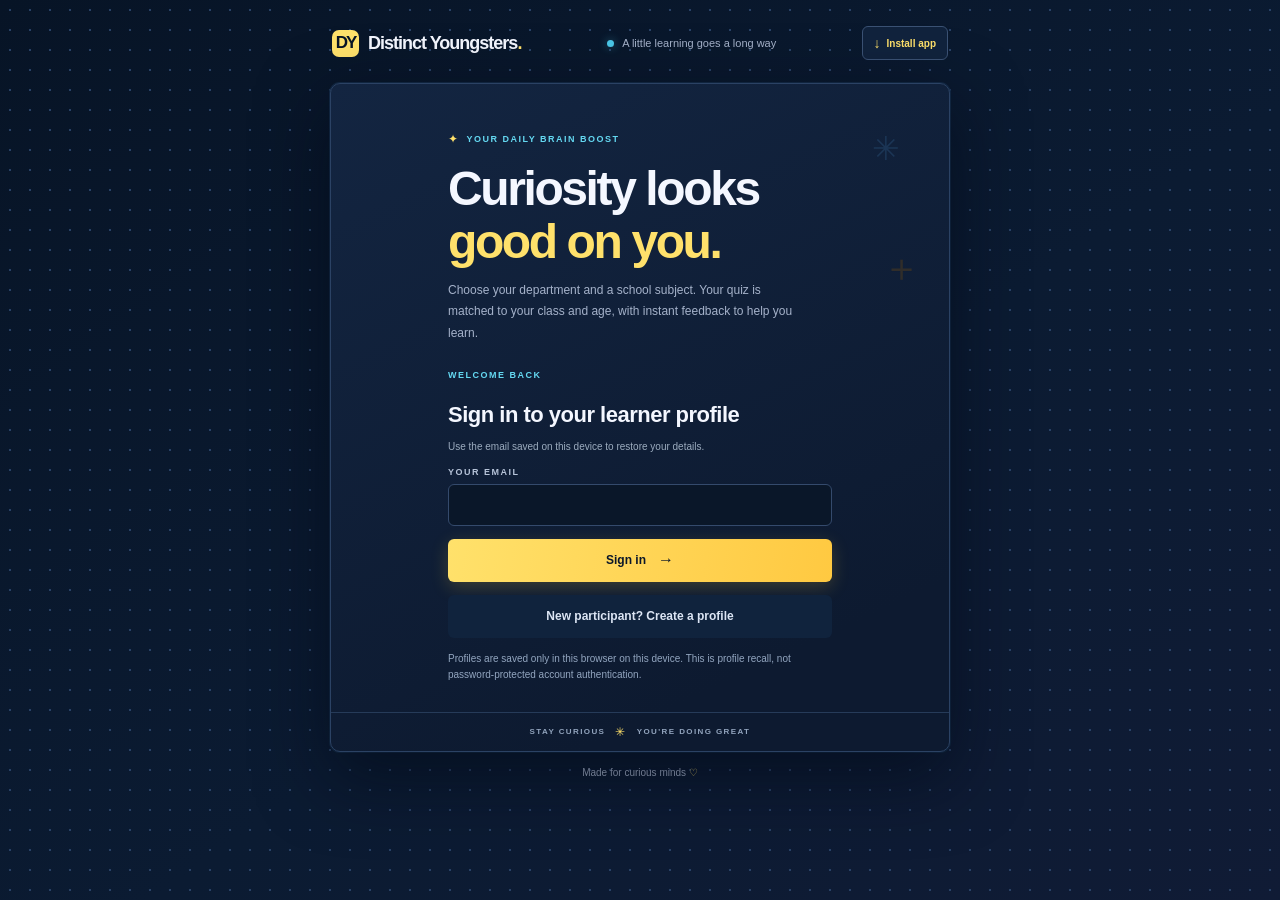
==== Mathematics and Science Quiz/index.html @ eb073bc8 "Merge branch 'main' of https://github.com/D2S4L1FE/HTML-Site" ====
<!doctype html>
<html lang="en">
<head>
  <meta charset="utf-8">
  <meta name="viewport" content="width=device-width, initial-scale=1">
  <meta name="theme-color" content="#071426">
  <meta name="description" content="Choose a Science, Commercial, or Arts subject for an age- and class-adapted quiz.">
  <meta name="mobile-web-app-capable" content="yes">
  <meta name="apple-mobile-web-app-capable" content="yes">
  <meta name="apple-mobile-web-app-status-bar-style" content="default">
  <title>Distinct Youngsters — School Subject Quiz</title>
  <link rel="manifest" href="manifest.webmanifest">
  <link rel="icon" href="icons/app-icon.svg" type="image/svg+xml">
  <link rel="apple-touch-icon" href="icons/app-icon.svg">
  <link rel="stylesheet" href="styles.css">
  <script src="script.js" defer></script>
</head>
<body>
  <main class="app-shell">
    <header class="topbar">
      <a class="brand" href="#home" aria-label="Distinct Youngsters home">
        <span class="brand-mark" aria-hidden="true">DY</span>
        <span>Distinct Youngsters<span class="brand-dot">.</span></span>
      </a>
      <span class="top-note"><span class="status-dot" aria-hidden="true"></span> A little learning goes a long way</span>
      <button class="install-button" id="install-button" type="button" aria-label="Install Distinct Youngsters app">
        <span aria-hidden="true">↓</span> Install app
      </button>
    </header>
    <p class="install-status" id="install-status" role="status" aria-live="polite" hidden></p>

    <section class="quiz-card" aria-labelledby="page-title">
      <div class="decor decor-one" aria-hidden="true">✳</div>
      <div class="decor decor-two" aria-hidden="true">＋</div>
      <div class="card-content">
        <div class="eyebrow"><span class="eyebrow-icon" aria-hidden="true">✦</span> YOUR DAILY BRAIN BOOST</div>
        <h1 id="page-title">Curiosity looks<br><span>good on you.</span></h1>
        <p class="intro">Choose your department and a school subject. Your quiz is matched to your class and age, with instant feedback to help you learn.</p>

        <section class="sign-in-panel" id="sign-in-panel" aria-labelledby="sign-in-title">
          <p class="eyebrow">WELCOME BACK</p>
          <h2 id="sign-in-title">Sign in to your learner profile</h2>
          <p class="difficulty-note">Use the email saved on this device to restore your details.</p>
          <form id="sign-in-form">
            <div class="form-field">
              <label class="field-label" for="sign-in-email">YOUR EMAIL</label>
              <input class="text-input" id="sign-in-email" name="email" type="email" autocomplete="email" maxlength="120" required>
            </div>
            <button class="button button-primary" type="submit">Sign in <span aria-hidden="true">→</span></button>
          </form>
          <p class="access-form-status" id="sign-in-status" role="status" aria-live="polite" hidden></p>
          <button class="button profile-switch-button" id="create-profile-button" type="button">New participant? Create a profile</button>
          <p class="profile-storage-note">Profiles are saved only in this browser on this device. This is profile recall, not password-protected account authentication.</p>
        </section>

        <form class="setup-panel" id="setup-panel" hidden>
          <button class="button profile-switch-button" id="switch-profile-button" type="button">Sign out / change learner</button>
          <p class="difficulty-note" id="trial-status" role="status" aria-live="polite"></p>
          <div class="form-field">
            <label class="field-label" for="candidate-name">YOUR NAME</label>
            <input class="text-input" id="candidate-name" name="candidateName" type="text" autocomplete="name" maxlength="60" required>
          </div>
          <div class="form-row">
            <div class="form-field">
              <label class="field-label" for="candidate-age">YOUR AGE</label>
              <input class="text-input" id="candidate-age" name="candidateAge" type="number" inputmode="numeric" min="5" max="100" required>
            </div>
            <div class="form-field">
              <label class="field-label" for="candidate-class">YOUR CLASS</label>
              <input class="text-input" id="candidate-class" name="candidateClass" type="text" autocomplete="off" maxlength="40" placeholder="e.g. Grade 6 or JSS 1" required>
            </div>
          </div>
          <div class="form-field">
            <label class="field-label" for="candidate-email">YOUR EMAIL</label>
            <input class="text-input" id="candidate-email" name="candidateEmail" type="email" autocomplete="email" maxlength="120" placeholder="you@example.com" required>
          </div>
          <label class="participant-consent">
            <input id="participant-email-consent" name="participantEmailConsent" type="checkbox" required>
            <span>I agree to send the participant’s name and email via FormSubmit to <strong>adesanya.adegbemi@gmail.com</strong> for quiz administration. If the participant is under 18, a parent or guardian has approved.</span>
          </label>
          <p class="difficulty-note" id="difficulty-note" aria-live="polite">Quiz difficulty will be matched to the candidate's age and class.</p>
          <div class="form-field">
            <label class="field-label" for="department-select">CHOOSE YOUR DEPARTMENT</label>
            <div class="select-wrap">
              <span class="select-icon" aria-hidden="true">◈</span>
              <select id="department-select" name="department" required>
                <option value="" selected disabled>Select a department</option>
                <option value="science">Science</option>
                <option value="commercial">Commercial</option>
                <option value="arts">Arts</option>
              </select>
              <span class="select-chevron" aria-hidden="true">⌄</span>
            </div>
          </div>
          <div class="form-field">
            <label class="field-label" for="subject-select">SUBJECT YOU'D LIKE TO BE TESTED ON</label>
            <div class="select-wrap">
              <span class="select-icon" aria-hidden="true">◉</span>
              <select id="subject-select" name="subject" required disabled>
                <option value="" selected disabled>Select a department first</option>
              </select>
              <span class="select-chevron" aria-hidden="true">⌄</span>
            </div>
          </div>
          <div class="form-field">
            <label class="field-label" for="question-count-select">NUMBER OF QUESTIONS</label>
            <div class="select-wrap">
              <span class="select-icon" aria-hidden="true">#</span>
              <select id="question-count-select" name="questionCount" required disabled>
                <option value="" selected disabled>Select a subject first</option>
              </select>
              <span class="select-chevron" aria-hidden="true">⌄</span>
            </div>
            <p class="difficulty-note" id="question-bank-note" hidden></p>
          </div>
          <div class="form-field">
            <label class="field-label" for="time-limit-select">TIME LIMIT</label>
            <div class="select-wrap">
              <span class="select-icon" aria-hidden="true">◷</span>
              <select id="time-limit-select" name="timeLimit" required>
                <option value="30" selected>30 minutes</option>
                <option value="60">60 minutes</option>
                <option value="90">90 minutes</option>
                <option value="120">120 minutes</option>
                <option value="150">150 minutes</option>
              </select>
              <span class="select-chevron" aria-hidden="true">⌄</span>
            </div>
          </div>
          <button class="button button-primary" id="start-button" type="submit">Let's play <span aria-hidden="true">→</span></button>
          <p class="setup-caption"><span id="setup-question-summary">Choose a subject</span> <span aria-hidden="true">·</span> <span id="setup-time-summary">30 minutes</span> <span aria-hidden="true">·</span> Just for fun</p>
        </form>

        <form id="participant-registration-form" action="https://formsubmit.co/ajax/adesanya.adegbemi@gmail.com" method="POST" hidden>
          <input type="hidden" name="_subject" value="Quiz participant registration">
          <input type="hidden" name="_captcha" value="false">
          <input type="hidden" name="_template" value="table">
          <input type="hidden" name="name">
          <input type="hidden" name="email">
        </form>
        <p class="access-form-status" id="participant-registration-status" role="status" aria-live="polite" hidden></p>
        <a class="button access-email-fallback" id="participant-email-fallback" href="#" hidden>Open email app to forward participant details</a>

        <div class="quiz-panel" id="quiz-panel" hidden>
          <p class="candidate-summary" id="candidate-summary"></p>
          <div class="quiz-meta">
            <span class="question-count" id="question-count">QUESTION 1 OF 20</span>
            <div class="quiz-stats">
              <span class="difficulty-pill" id="quiz-difficulty">STANDARD</span>
              <span class="timer-pill" id="quiz-timer" role="timer" aria-label="Time remaining" aria-live="off">30:00</span>
              <span class="score-pill"><span aria-hidden="true">✦</span> <span id="score-display">0</span> pts</span>
            </div>
          </div>
          <div class="progress-track" role="progressbar" aria-label="Quiz progress" aria-valuemin="0" aria-valuemax="20" aria-valuenow="0" id="progress-track">
            <span class="progress-fill" id="progress-fill"></span>
          </div>
          <p class="question-category" id="question-category">MATHEMATICS</p>
          <h2 class="question-text" id="question-text" tabindex="-1"></h2>
          <div class="answers" id="answers" role="group" aria-label="Answer choices"></div>
          <p class="feedback" id="feedback" role="status" aria-live="polite"></p>
          <button class="button button-primary next-button" id="next-button" type="button" disabled>Check answer <span aria-hidden="true">→</span></button>
        </div>

        <div class="result-panel" id="result-panel" hidden aria-live="polite">
          <div class="result-badge" id="result-badge" aria-hidden="true">✦</div>
          <p class="question-category">YOUR RESULTS</p>
          <p class="result-candidate" id="result-candidate"></p>
          <h2 class="result-title" id="result-title">Nicely done!</h2>
          <p class="result-percentage" id="result-percentage"></p>
          <p class="result-score" id="result-score"></p>
          <p class="result-message" id="result-message"></p>
          <button class="button button-primary" id="restart-button" type="button">Play again <span aria-hidden="true">↻</span></button>
        </div>
      </div>
      <footer class="card-footer"><span>STAY CURIOUS</span><span class="footer-spark" aria-hidden="true">✳</span><span>YOU'RE DOING GREAT</span></footer>
    </section>
    <div class="access-modal" id="access-modal" hidden>
      <div class="access-modal-dialog" role="dialog" aria-modal="true" aria-labelledby="access-modal-title">
        <button class="close-access" id="close-access" type="button" aria-label="Close access message">×</button>
        <p class="eyebrow access-eyebrow"><span class="eyebrow-icon" aria-hidden="true">✦</span> FULL ACCESS</p>
        <h2 id="access-modal-title">Your free round is complete.</h2>
        <p class="access-copy">After the free week, selected rounds are capped at a maximum of 18 questions. To request full-length rounds, complete this form and send payment proof to <a href="mailto:adesanya.adegbemi@gmail.com">adesanya.adegbemi@gmail.com</a>. Requests are reviewed manually.</p>
        <form class="access-request-form form-card" id="access-request-form" action="https://formsubmit.co/ajax/adesanya.adegbemi@gmail.com" method="POST">
          <input type="hidden" name="_subject" value="Quiz full-access subscription request">
          <input type="hidden" name="_replyto" value="">
          <input type="hidden" name="_captcha" value="false">
          <input type="hidden" name="_template" value="table">
          <input type="hidden" name="quiz_subject" id="access-quiz-subject">
          <input type="hidden" name="quiz_department" id="access-quiz-department">
          <input type="hidden" name="payment_account" value="Access Bank account 0065408200">
          <div class="form-field">
            <label class="field-label" for="access-name">YOUR NAME</label>
            <input class="text-input" id="access-name" name="name" type="text" autocomplete="name" maxlength="100" required>
          </div>
          <div class="form-field">
            <label class="field-label" for="access-email">YOUR EMAIL</label>
            <input class="text-input" id="access-email" name="email" type="email" autocomplete="email" maxlength="120" required>
          </div>
          <div class="form-field">
            <label class="field-label" for="access-country">COUNTRY</label>
            <input class="text-input" id="access-country" name="country" type="text" autocomplete="country-name" maxlength="80" required>
          </div>
          <fieldset class="access-choice-group">
            <legend>ACCOUNT TYPE</legend>
            <label><input type="radio" name="account_type" value="Individual" required> Individual</label>
            <label><input type="radio" name="account_type" value="School"> School</label>
            <label><input type="radio" name="account_type" value="Organization"> Organization</label>
          </fieldset>
          <div class="form-field" id="organization-name-field" hidden>
            <label class="field-label" for="organization-name">SCHOOL / ORGANIZATION NAME</label>
            <input class="text-input" id="organization-name" name="organization_name" type="text" maxlength="120">
          </div>
          <fieldset class="access-choice-group">
            <legend>SUBSCRIPTION PLAN</legend>
            <label><input type="radio" name="plan" value="Weekly — $1" required> Weekly — $1</label>
            <label><input type="radio" name="plan" value="Monthly — $5"> Monthly — $5</label>
          </fieldset>
          <p class="payment-instructions"><strong>Payment details:</strong> Access Bank · Account number: <strong>0065408200</strong>. Choose your plan above, then send proof of payment to <a href="mailto:adesanya.adegbemi@gmail.com">adesanya.adegbemi@gmail.com</a>.</p>
          <button class="button button-primary modal-button" id="submit-access-request" type="submit">Submit details &amp; request access <span aria-hidden="true">→</span></button>
          <a class="button access-email-fallback" id="access-email-fallback" href="#" hidden>Open email app to send request</a>
          <p class="access-form-status" id="access-form-status" role="status" aria-live="polite" hidden></p>
        </form>
      </div>
    </div>
    <p class="page-footer">Made for curious minds <span aria-hidden="true">♡</span></p>
  </main>
</body>
</html>
---- Mathematics and Science Quiz/styles.css ----
:root {
  color-scheme: light;
  --ink: #25382f;
  --muted: #77847b;
  --green: #a8c99a;
  --green-dark: #526c4e;
  --paper: #fffefa;
  --canvas: #f5f7f1;
  --line: #e8ede4;
  --coral: #df9077;
  font-family: 'DM Sans', sans-serif;
  font-synthesis: none;
  text-rendering: optimizeLegibility;
  -webkit-font-smoothing: antialiased;
}

* { box-sizing: border-box; }
body {
  min-width: 320px;
  min-height: 100vh;
  margin: 0;
  color: var(--ink);
  background: var(--canvas);
  background-image: radial-gradient(#dfe7d9 0.7px, transparent 0.7px);
  background-size: 18px 18px;
}
button, input, select { font: inherit; }
button:focus-visible, input:focus-visible, select:focus-visible, a:focus-visible { outline: 3px solid #799a71; outline-offset: 4px; }
.app-shell { width: min(100% - 40px, 620px); margin: 0 auto; padding: 26px 0 22px; }
.topbar { display: flex; justify-content: space-between; align-items: center; gap: 12px; margin: 0 2px 23px; }
.brand { display: flex; align-items: center; gap: 9px; color: var(--ink); text-decoration: none; font: 800 18px 'Manrope', sans-serif; letter-spacing: -1px; }
.brand-mark { display: grid; place-items: center; width: 27px; height: 27px; border-radius: 9px; color: #fff; background: var(--green-dark); font: 800 17px 'Manrope', sans-serif; letter-spacing: -2px; }
.brand-dot { color: #d38d6d; }
.top-note { color: #7d897f; font-size: 11px; }
.status-dot { display: inline-block; width: 7px; height: 7px; margin-right: 6px; border-radius: 50%; background: #91b57f; }
.install-button { display: inline-flex; flex: 0 0 auto; align-items: center; justify-content: center; gap: 6px; min-height: 34px; padding: 0 11px; border: 1px solid #dce6d7; border-radius: 7px; color: var(--green-dark); background: #fffefa; font-size: 10px; font-weight: 700; cursor: pointer; }
.install-button:hover { background: #f0f5eb; }
.install-button span { font-size: 14px; }
.install-status { margin: -10px 2px 15px; padding: 9px 12px; border: 1px solid #e3eadf; border-radius: 7px; color: #60765a; background: #f7faf4; font-size: 11px; line-height: 1.5; }
.quiz-card { position: relative; overflow: hidden; border: 1px solid #edf0e9; border-radius: 15px; background: var(--paper); box-shadow: 0 12px 38px #34452c0b; }
.card-content { position: relative; z-index: 1; max-width: 402px; margin: 0 auto; padding: 45px 24px 29px; }
.eyebrow, .field-label, .question-count, .question-category { font-size: 9px; font-weight: 700; letter-spacing: 1.5px; }
.eyebrow { display: inline-flex; align-items: center; gap: 7px; color: var(--green-dark); }
.eyebrow-icon { color: #cb8a6e; font-size: 12px; }
h1, h2, p { margin-top: 0; }
h1 { margin: 15px 0 11px; font: 800 clamp(36px, 8vw, 48px)/1.11 'Manrope', sans-serif; letter-spacing: -2.4px; }
h1 span { color: #83a879; }
.intro { max-width: 360px; margin-bottom: 26px; color: var(--muted); font-size: 12px; line-height: 1.8; }
.field-label { display: block; margin-bottom: 7px; color: #839087; }
.setup-panel { display: grid; gap: 13px; }
.sign-in-panel { display: grid; gap: 13px; }
.sign-in-panel h2 { margin: 0; font: 800 22px/1.2 'Manrope', sans-serif; letter-spacing: -.5px; }
.sign-in-panel form { display: grid; gap: 13px; }
.profile-switch-button { width: 100%; min-height: 38px; border: 1px solid #344a6c; color: #dce5f4; background: #10233d; }
.profile-switch-button:hover:not(:disabled) { border-color: #4bc8e8; background: #17304e; }
.profile-storage-note { margin: 0; color: #93a6c0; font-size: 10px; line-height: 1.6; }
.sign-in-panel .access-form-status { margin: 0; }
.participant-consent { display: flex; align-items: flex-start; gap: 9px; color: #b7c4d9; font-size: 10px; line-height: 1.55; }
.participant-consent input { flex: 0 0 auto; width: 16px; height: 16px; margin: 1px 0 0; accent-color: #ffe16b; }
.participant-consent strong { color: #ffe16b; overflow-wrap: anywhere; }
.form-field { min-width: 0; }
.form-row { display: grid; grid-template-columns: 1fr 1fr; gap: 12px; }
.text-input { display: block; width: 100%; height: 42px; padding: 0 12px; border: 1px solid var(--line); border-radius: 7px; color: #48564d; background: #fff; font-size: 12px; }
.difficulty-note { margin: -3px 0 0; color: #82917f; font-size: 10px; line-height: 1.5; }
.text-input:focus, .select-wrap select:focus { border-color: #9bb890; outline: none; box-shadow: 0 0 0 3px #a8c99a33; }
.select-wrap { position: relative; }
.select-wrap select { width: 100%; height: 43px; padding: 0 40px 0 39px; appearance: none; border: 1px solid var(--line); border-radius: 7px; color: #48564d; background: #fff; font-size: 12px; cursor: pointer; }
.select-icon, .select-chevron { position: absolute; top: 50%; z-index: 1; transform: translateY(-50%); pointer-events: none; }
.select-icon { left: 14px; color: #819c76; font-size: 15px; }
.select-chevron { right: 14px; color: #87938a; font-size: 18px; }
.button { display: flex; align-items: center; justify-content: center; gap: 12px; min-height: 43px; padding: 0 18px; border: 0; border-radius: 6px; cursor: pointer; font-size: 12px; font-weight: 700; transition: transform .15s ease, background .15s ease, opacity .15s ease; }
.button:hover:not(:disabled) { transform: translateY(-1px); }
.button-primary { width: 100%; margin-top: 0; color: #fff; background: var(--green-dark); }
.button-primary:hover:not(:disabled) { background: #425b40; }
.button-primary:disabled { opacity: .48; cursor: not-allowed; }
.button-primary span { font-size: 16px; }
.setup-caption { margin: 12px 0 0; color: #9aa39c; text-align: center; font-size: 10px; }
.setup-caption span { padding: 0 5px; color: #c5cdc4; }
.card-footer { display: flex; justify-content: center; align-items: center; gap: 10px; padding: 12px 16px; border-top: 1px solid #f0f1ec; color: #9ba49c; font-size: 8px; font-weight: 700; letter-spacing: 1.4px; }
.footer-spark { color: #d69a7b; font-size: 12px; }
.decor { position: absolute; z-index: 0; color: #eef3e9; font-family: 'Manrope', sans-serif; pointer-events: none; }
.decor-one { top: 45px; right: 49px; font-size: 33px; }
.decor-two { top: 157px; right: 28px; color: #f5eee6; font-size: 39px; font-weight: 400; }
.page-footer { margin: 15px 0 0; color: #9aa39c; text-align: center; font-size: 10px; }
.page-footer span { color: #d48c75; }
[hidden] { display: none !important; }
.quiz-panel { animation: rise .3s ease both; }
.quiz-meta { display: flex; align-items: center; justify-content: space-between; margin-bottom: 11px; }
.quiz-stats { display: flex; align-items: center; gap: 7px; }
.question-count { color: #849087; }
.difficulty-pill { padding: 5px 8px; border-radius: 20px; color: #80684c; background: #f7f1e8; font-size: 9px; font-weight: 700; letter-spacing: .5px; }
.candidate-summary { margin: 0 0 17px; color: #78877a; font-size: 11px; }
.timer-pill { min-width: 68px; padding: 5px 8px; border-radius: 20px; color: #657c5d; background: #f0f5eb; text-align: center; font-size: 10px; font-weight: 700; font-variant-numeric: tabular-nums; }
.timer-pill.timer-warning { color: #a64f3d; background: #fff0e9; }
.score-pill { padding: 5px 9px; border-radius: 20px; color: #657c5d; background: #f0f5eb; font-size: 10px; font-weight: 700; }
.score-pill span:first-child { color: #c89c5d; }
.progress-track { height: 5px; overflow: hidden; border-radius: 8px; background: #edf1e9; }
.progress-fill { display: block; width: 0; height: 100%; border-radius: inherit; background: #94b585; transition: width .3s ease; }
.question-category { margin: 26px 0 9px; color: #a47d62; }
.question-text { min-height: 52px; margin: 0 0 18px; font: 700 20px/1.4 'Manrope', sans-serif; letter-spacing: -.45px; }
.answers { display: grid; gap: 9px; }
.answer-option { display: flex; align-items: center; width: 100%; min-height: 43px; padding: 9px 12px; border: 1px solid var(--line); border-radius: 7px; color: #4e5c52; background: #fff; text-align: left; font-size: 12px; cursor: pointer; transition: border-color .15s ease, background .15s ease; }
.answer-option:hover:not(:disabled) { border-color: #a8c399; background: #fbfdf9; }
.answer-option[aria-pressed="true"] { border-color: #83a879; background: #f3f7ef; }
.answer-option:disabled { cursor: default; }
.answer-letter { display: grid; flex: 0 0 23px; place-items: center; width: 23px; height: 23px; margin-right: 10px; border-radius: 6px; color: #82917f; background: #f2f4ef; font-size: 10px; font-weight: 700; }
.answer-option[aria-pressed="true"] .answer-letter { color: #fff; background: #78946f; }
.answer-option.correct { border-color: #8bb283; background: #f2f8ef; }
.answer-option.correct .answer-letter { color: #fff; background: #6d9763; }
.answer-option.incorrect { border-color: #e5a491; background: #fff7f4; }
.answer-option.incorrect .answer-letter { color: #fff; background: #cd8069; }
.feedback { min-height: 18px; margin: 10px 0 0; color: #68845e; font-size: 11px; line-height: 1.55; }
.feedback.is-incorrect { color: #b56c58; }
.next-button { margin-top: 5px; }
.result-panel { padding: 8px 0 3px; text-align: center; animation: rise .3s ease both; }
.result-badge { display: grid; place-items: center; width: 49px; height: 49px; margin: 0 auto 16px; border-radius: 15px; color: #607d56; background: #eff5e9; font-size: 23px; }
.result-title { margin: 7px 0; font: 800 27px 'Manrope', sans-serif; letter-spacing: -.8px; }
.result-score { margin: 8px 0; color: #79956d; font: 700 14px 'Manrope', sans-serif; }
.result-percentage { margin: 12px 0 4px; color: #526c4e; font: 800 46px/1 'Manrope', sans-serif; letter-spacing: -2px; }
.result-candidate { margin: 0 0 9px; color: #7d897f; font-size: 11px; }
.result-message { margin: 0 auto 17px; color: var(--muted); font-size: 12px; line-height: 1.7; }
@keyframes rise { from { opacity: 0; transform: translateY(7px); } to { opacity: 1; transform: translateY(0); } }
@media (max-width: 480px) {
  .app-shell { width: min(100% - 24px, 620px); padding-top: 17px; }
  .topbar { margin-bottom: 16px; }
  .top-note { display: none; }
  .brand { gap: 7px; font-size: 14px; letter-spacing: -.7px; }
  .install-button { min-height: 32px; padding: 0 9px; }
  .card-content { padding: 36px 22px 25px; }
  .decor-one { top: 32px; right: 28px; }
  .decor-two { right: 15px; }
  .question-text { font-size: 18px; }
}
@media (prefers-reduced-motion: reduce) { *, *::before, *::after { scroll-behavior: auto !important; animation-duration: .01ms !important; animation-iteration-count: 1 !important; transition-duration: .01ms !important; } }

/* High-contrast midnight, electric blue, and warm yellow app theme. */
:root {
  color-scheme: dark;
  --ink: #f4f7ff;
  --muted: #a5b2ca;
  --green: #ffe16b;
  --green-dark: #f4c928;
  --paper: #101f36;
  --canvas: #071426;
  --line: #2b3e5b;
  --coral: #4bc8e8;
}

body {
  color: var(--ink);
  background-color: var(--canvas);
  background-image: radial-gradient(#294267 0.8px, transparent 0.8px), linear-gradient(145deg, #071426, #0b1b32 56%, #101b35);
  background-size: 20px 20px, cover;
}
button:focus-visible, input:focus-visible, select:focus-visible, a:focus-visible { outline-color: #ffe16b; }
.brand { color: #f4f7ff; }
.brand-mark { color: #081426; background: #ffe16b; border-radius: 7px; }
.brand-dot, .eyebrow-icon, .footer-spark, .page-footer span { color: #ffe16b; }
.top-note, .page-footer { color: #a5b2ca; }
.status-dot { background: #4bc8e8; box-shadow: 0 0 10px #4bc8e877; }
.install-button { border: 1px solid #3b5274; border-radius: 6px; color: #ffe16b; background: #11233d; }
.install-button:hover { background: #1b3151; }
.install-status { border-color: #335272; color: #a7eafa; background: #0c2035; }
.quiz-card { border: 1px solid #2b4264; border-radius: 10px; background: linear-gradient(155deg, #132541, #0d1a30 82%); box-shadow: 0 24px 70px #02081599, 0 0 0 1px #132a46; }
.card-content { max-width: 432px; }
.eyebrow { color: #64d8f1; }
h1 span { color: #ffe16b; }
.intro, .result-message { color: #a5b2ca; }
.field-label { color: #b7c4d9; }
.text-input, .select-wrap select {
  border: 1px solid #344a6c;
  border-radius: 6px;
  color: #f4f7ff;
  background: #0a1729;
}
.text-input::placeholder { color: #7385a2; }
.text-input:focus, .select-wrap select:focus { border-color: #4bc8e8; box-shadow: 0 0 0 3px #4bc8e833; }
.select-wrap select:disabled { color: #72829b; background: #101c30; cursor: not-allowed; }
.select-wrap select option { color: #f4f7ff; background: #0a1729; }
.select-icon, .select-chevron { color: #ffe16b; }
.difficulty-note { color: #9cacbf; }
.button { border-radius: 6px; }
.button-primary { color: #0b1729; background: linear-gradient(100deg, #ffe16b, #ffc941); box-shadow: 0 5px 18px #f5ca3433; }
.button-primary:hover:not(:disabled) { background: linear-gradient(100deg, #ffeb8e, #ffd65e); }
.button-primary:disabled { color: #8290a6; background: #263750; box-shadow: none; opacity: 1; }
.setup-caption { color: #9baac0; }
.setup-caption span { color: #637995; }
.card-footer { border-top-color: #263b59; color: #92a4bd; }
.decor-one { color: #1b3555; }
.decor-two { color: #302d2a; }
.quiz-meta { color: var(--ink); }
.question-count { color: #aec0d9; }
.difficulty-pill { border: 1px solid #42617e; color: #6be0f5; background: #102d46; }
.candidate-summary { color: #b3c1d6; }
.timer-pill, .score-pill { border: 1px solid #304868; color: #ffe16b; background: #172944; }
.timer-pill.timer-warning { border-color: #db8558; color: #ffd4a8; background: #482c29; }
.score-pill span:first-child { color: #ffe16b; }
.progress-track { background: #243653; }
.progress-fill { background: linear-gradient(90deg, #3bc4e7, #ffe16b); }
.question-category { color: #59d1ed; }
.question-text { color: #f4f7ff; }
.answer-option { border-color: #304665; border-radius: 6px; color: #dce5f4; background: #0b192c; }
.answer-option:hover:not(:disabled) { border-color: #4bc8e8; background: #112642; }
.answer-option[aria-pressed="true"] { border-color: #ffe16b; background: #2c2b2a; }
.answer-letter { color: #9db1ca; background: #1e304a; }
.answer-option[aria-pressed="true"] .answer-letter { color: #0b1729; background: #ffe16b; }
.answer-option.correct { border-color: #5dd3a7; background: #102e35; }
.answer-option.correct .answer-letter { color: #061a1a; background: #5dd3a7; }
.answer-option.incorrect { border-color: #e98775; background: #3d252c; }
.answer-option.incorrect .answer-letter { color: #231019; background: #e98775; }
.feedback { color: #72e0b1; }
.feedback.is-incorrect { color: #ffad9c; }
.result-badge { border: 1px solid #55512f; border-radius: 12px; color: #ffe16b; background: #2b2a25; }
.result-title { color: #f4f7ff; }
.result-percentage { color: #ffe16b; }
.result-score { color: #6bd8f0; }
.result-candidate { color: #a5b2ca; }
@media (max-width: 480px) {
  .quiz-stats { gap: 4px; }
  .difficulty-pill { padding-right: 6px; padding-left: 6px; font-size: 8px; }
  .timer-pill { min-width: 61px; }
  .score-pill { padding-right: 6px; padding-left: 6px; }
}

.result-message { margin: 0 auto 17px; color: var(--muted); font-size: 12px; line-height: 1.7; }
.access-modal {
  position: fixed;
  inset: 0;
  z-index: 10;
  display: grid;
  place-items: center;
  padding: 20px;
  background: rgba(4, 10, 17, 0.72);
}
.access-modal-dialog {
  position: relative;
  width: min(100%, 520px);
  padding: 24px 20px 20px;
  border: 1px solid #2b4264;
  border-radius: 16px;
  background: linear-gradient(155deg, #132541, #0d1a30 82%);
  box-shadow: 0 24px 70px rgba(2, 8, 21, 0.7);
}
.close-access {
  position: absolute;
  top: 12px;
  right: 12px;
  width: 32px;
  height: 32px;
  border: 0;
  border-radius: 999px;
  color: #eaf4ff;
  background: rgba(255, 255, 255, 0.06);
  font-size: 24px;
  cursor: pointer;
}
.access-eyebrow { margin-bottom: 10px; }
.access-modal-dialog h2 {
  margin: 0 0 10px;
  color: #f4f7ff;
  font: 800 26px/1.2 'Manrope', sans-serif;
  letter-spacing: -0.7px;
}
.access-copy { margin: 0 0 18px; color: #a5b2ca; line-height: 1.6; }
.plan-options { display: grid; gap: 10px; margin-bottom: 16px; }
.plan-option {
  display: flex;
  align-items: center;
  justify-content: space-between;
  gap: 16px;
  width: 100%;
  min-height: 52px;
  padding: 0 16px;
  border: 1px solid #304665;
  border-radius: 10px;
  color: #dce5f4;
  background: #0b192c;
  font: inherit;
  cursor: pointer;
}
.plan-option:hover { border-color: #4bc8e8; }
.plan-name { font-weight: 700; }
.plan-price { color: #ffe16b; font-weight: 800; }
.modal-button { margin-top: 6px; }
.access-request-form .modal-button { position: sticky; bottom: 0; z-index: 1; min-height: 46px; border: 2px solid #101f36; box-shadow: 0 -8px 18px #0b192caa; }
.access-email-fallback { width: 100%; margin-top: 6px; border: 1px solid #4bc8e8; color: #f4f7ff; background: #102d46; text-decoration: none; }
.access-email-fallback:hover { background: #1b4562; }
.access-copy a, .payment-instructions a { color: #ffe16b; font-weight: 700; text-decoration: underline; text-underline-offset: 2px; }
.access-request-form { display: grid; gap: 12px; max-height: min(65vh, 570px); overflow-y: auto; padding-right: 3px; }
.access-request-form.form-card { padding: 18px; border: 1px solid #304665; background: #0a1729; box-shadow: none; }
.access-request-form .text-input { height: 39px; }
.access-choice-group { display: grid; gap: 9px; margin: 0; padding: 11px 12px; border: 1px solid #304665; border-radius: 8px; color: #dce5f4; }
.access-choice-group legend { padding: 0 5px; color: #b7c4d9; font-size: 9px; font-weight: 700; letter-spacing: 1px; }
.access-choice-group label { display: flex; align-items: center; gap: 8px; font-size: 11px; }
.access-choice-group input { accent-color: #ffe16b; }
.payment-instructions { margin: 0; padding: 11px; border-left: 3px solid #ffe16b; color: #c3cee0; background: #172944; font-size: 11px; line-height: 1.6; }
.access-form-status { margin: 0; padding: 11px; border: 1px solid #42617e; border-radius: 7px; color: #a7eafa; background: #102d46; font-size: 11px; line-height: 1.6; }
@media (max-width: 480px) {
  .access-modal { padding: 12px; }
  .access-modal-dialog { max-height: 94vh; overflow-y: auto; }
}
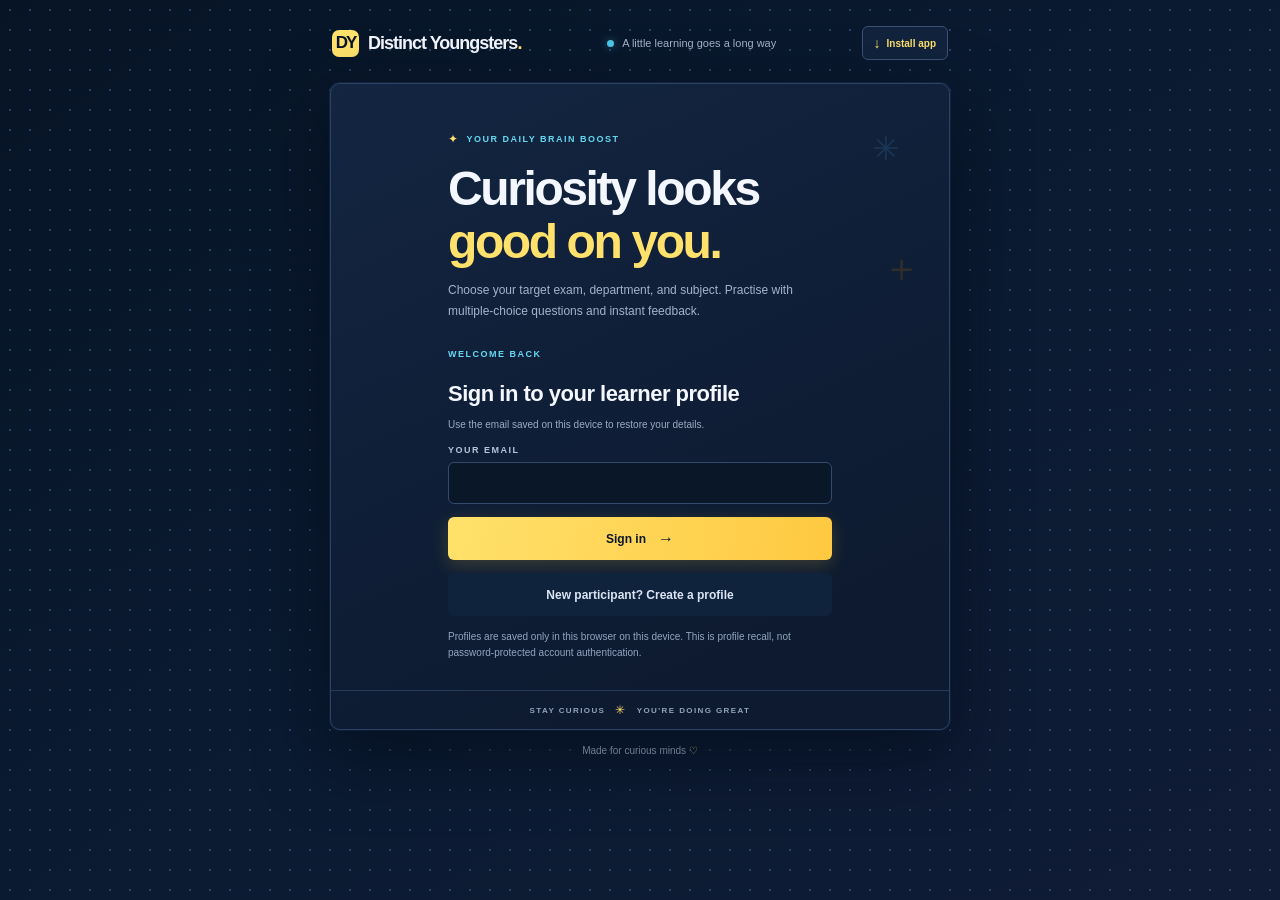
==== commit e5b4d4c3: "Update 007" ====
--- a/Mathematics and Science Quiz/index.html
+++ b/Mathematics and Science Quiz/index.html
@@ -13,6 +13,7 @@
   <link rel="icon" href="icons/app-icon.svg" type="image/svg+xml">
   <link rel="apple-touch-icon" href="icons/app-icon.svg">
   <link rel="stylesheet" href="styles.css">
+  <script src="exam-extractor/question-bank.generated.js" defer></script>
   <script src="script.js" defer></script>
 </head>
 <body>
@@ -23,6 +24,7 @@
         <span>Distinct Youngsters<span class="brand-dot">.</span></span>
       </a>
       <span class="top-note"><span class="status-dot" aria-hidden="true"></span> A little learning goes a long way</span>
+      <button class="session-button" id="sign-out-button" type="button" hidden>Sign out</button>
       <button class="install-button" id="install-button" type="button" aria-label="Install Distinct Youngsters app">
         <span aria-hidden="true">↓</span> Install app
       </button>
@@ -35,7 +37,7 @@
       <div class="card-content">
         <div class="eyebrow"><span class="eyebrow-icon" aria-hidden="true">✦</span> YOUR DAILY BRAIN BOOST</div>
         <h1 id="page-title">Curiosity looks<br><span>good on you.</span></h1>
-        <p class="intro">Choose your department and a school subject. Your quiz is matched to your class and age, with instant feedback to help you learn.</p>
+        <p class="intro">Choose your target exam, department, and subject. Practise with multiple-choice questions and instant feedback.</p>
 
         <section class="sign-in-panel" id="sign-in-panel" aria-labelledby="sign-in-title">
           <p class="eyebrow">WELCOME BACK</p>
@@ -70,6 +72,21 @@
               <input class="text-input" id="candidate-class" name="candidateClass" type="text" autocomplete="off" maxlength="40" placeholder="e.g. Grade 6 or JSS 1" required>
             </div>
           </div>
+            <div class="form-field">
+              <label class="field-label" for="exam-standard-select">TARGET EXAMINATION STANDARD</label>
+              <div class="select-wrap">
+                <span class="select-icon" aria-hidden="true">◇</span>
+                <select id="exam-standard-select" name="examStandard" required>
+                  <option value="" selected disabled>Select an exam standard</option>
+                  <option value="waec">WAEC</option>
+                  <option value="neco">NECO</option>
+                  <option value="jamb">JAMB / UTME</option>
+                  <option value="gcse">GCSE</option>
+                </select>
+                <span class="select-chevron" aria-hidden="true">⌄</span>
+              </div>
+              <p class="difficulty-note">Choose the examination you are preparing for. The selected track appears on the quiz and saved results.</p>
+            </div>
           <div class="form-field">
             <label class="field-label" for="candidate-email">YOUR EMAIL</label>
             <input class="text-input" id="candidate-email" name="candidateEmail" type="email" autocomplete="email" maxlength="120" placeholder="you@example.com" required>
@@ -78,7 +95,7 @@
             <input id="participant-email-consent" name="participantEmailConsent" type="checkbox" required>
             <span>I agree to send the participant’s name and email via FormSubmit to <strong>adesanya.adegbemi@gmail.com</strong> for quiz administration. If the participant is under 18, a parent or guardian has approved.</span>
           </label>
-          <p class="difficulty-note" id="difficulty-note" aria-live="polite">Quiz difficulty will be matched to the candidate's age and class.</p>
+          <p class="difficulty-note" id="difficulty-note" aria-live="polite">Select the examination standard you are preparing for.</p>
           <div class="form-field">
             <label class="field-label" for="department-select">CHOOSE YOUR DEPARTMENT</label>
             <div class="select-wrap">
@@ -155,6 +172,7 @@
             <span class="progress-fill" id="progress-fill"></span>
           </div>
           <p class="question-category" id="question-category">MATHEMATICS</p>
+          <p class="question-source" id="question-source" hidden></p>
           <h2 class="question-text" id="question-text" tabindex="-1"></h2>
           <div class="answers" id="answers" role="group" aria-label="Answer choices"></div>
           <p class="feedback" id="feedback" role="status" aria-live="polite"></p>
--- a/Mathematics and Science Quiz/styles.css
+++ b/Mathematics and Science Quiz/styles.css
@@ -36,6 +36,8 @@
 .install-button { display: inline-flex; flex: 0 0 auto; align-items: center; justify-content: center; gap: 6px; min-height: 34px; padding: 0 11px; border: 1px solid #dce6d7; border-radius: 7px; color: var(--green-dark); background: #fffefa; font-size: 10px; font-weight: 700; cursor: pointer; }
 .install-button:hover { background: #f0f5eb; }
 .install-button span { font-size: 14px; }
+.session-button { flex: 0 0 auto; min-height: 34px; padding: 0 10px; border: 1px solid #3b5274; border-radius: 6px; color: #ffe16b; background: #11233d; font-size: 10px; font-weight: 700; cursor: pointer; }
+.session-button:hover { border-color: #4bc8e8; background: #1b3151; }
 .install-status { margin: -10px 2px 15px; padding: 9px 12px; border: 1px solid #e3eadf; border-radius: 7px; color: #60765a; background: #f7faf4; font-size: 11px; line-height: 1.5; }
 .quiz-card { position: relative; overflow: hidden; border: 1px solid #edf0e9; border-radius: 15px; background: var(--paper); box-shadow: 0 12px 38px #34452c0b; }
 .card-content { position: relative; z-index: 1; max-width: 402px; margin: 0 auto; padding: 45px 24px 29px; }
@@ -97,6 +99,8 @@
 .progress-track { height: 5px; overflow: hidden; border-radius: 8px; background: #edf1e9; }
 .progress-fill { display: block; width: 0; height: 100%; border-radius: inherit; background: #94b585; transition: width .3s ease; }
 .question-category { margin: 26px 0 9px; color: #a47d62; }
+.question-source { margin: -2px 0 10px; color: #9db1ca; font-size: 10px; line-height: 1.5; overflow-wrap: anywhere; }
+.question-source a { color: #ffe16b; text-underline-offset: 2px; }
 .question-text { min-height: 52px; margin: 0 0 18px; font: 700 20px/1.4 'Manrope', sans-serif; letter-spacing: -.45px; }
 .answers { display: grid; gap: 9px; }
 .answer-option { display: flex; align-items: center; width: 100%; min-height: 43px; padding: 9px 12px; border: 1px solid var(--line); border-radius: 7px; color: #4e5c52; background: #fff; text-align: left; font-size: 12px; cursor: pointer; transition: border-color .15s ease, background .15s ease; }
@@ -123,9 +127,11 @@
 @media (max-width: 480px) {
   .app-shell { width: min(100% - 24px, 620px); padding-top: 17px; }
   .topbar { margin-bottom: 16px; }
+  .topbar { gap: 6px; }
   .top-note { display: none; }
   .brand { gap: 7px; font-size: 14px; letter-spacing: -.7px; }
   .install-button { min-height: 32px; padding: 0 9px; }
+  .session-button { min-height: 32px; padding: 0 7px; font-size: 9px; }
   .card-content { padding: 36px 22px 25px; }
   .decor-one { top: 32px; right: 28px; }
   .decor-two { right: 15px; }
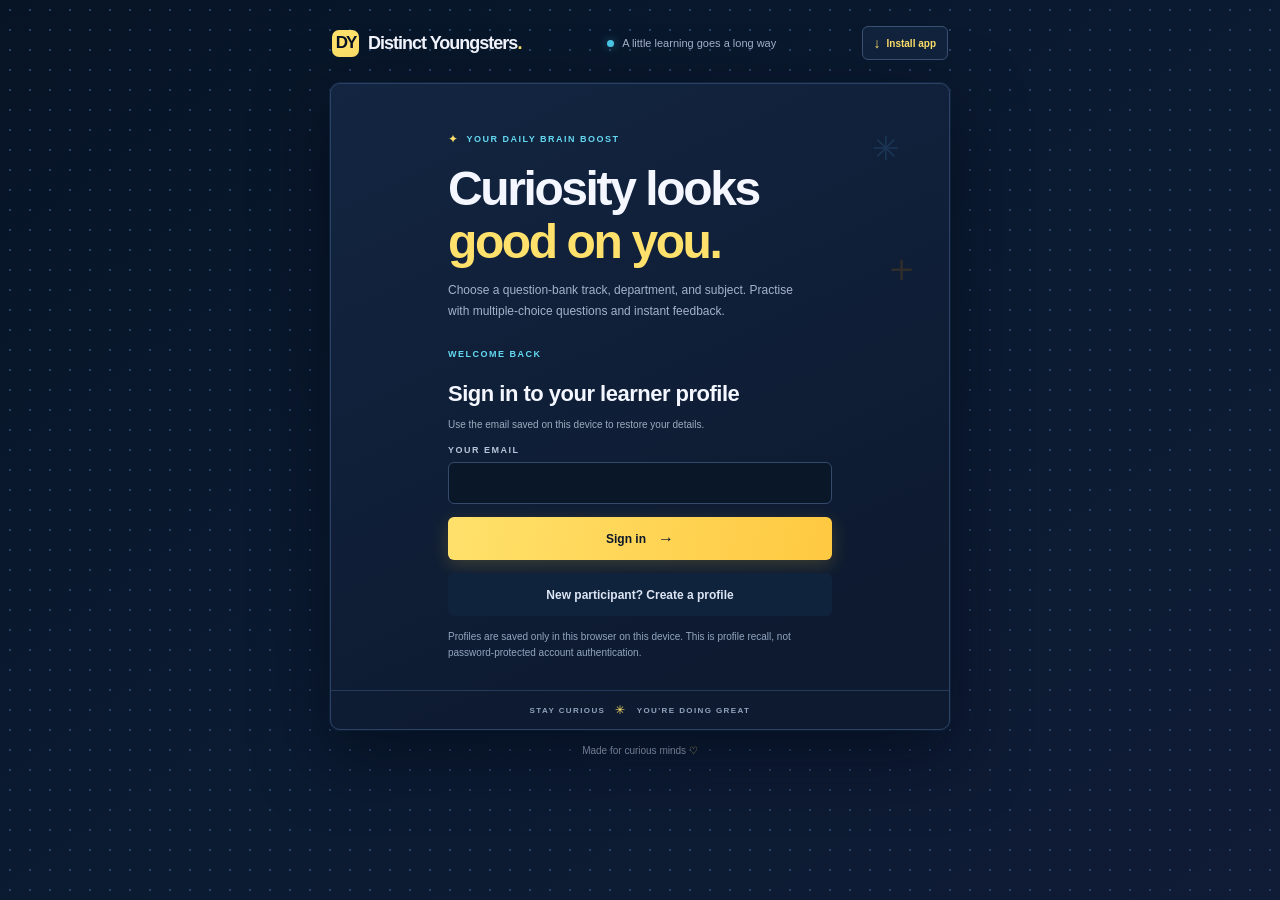
==== commit 72026736: "Update 007" ====
--- a/Mathematics and Science Quiz/index.html
+++ b/Mathematics and Science Quiz/index.html
@@ -37,7 +37,7 @@
       <div class="card-content">
         <div class="eyebrow"><span class="eyebrow-icon" aria-hidden="true">✦</span> YOUR DAILY BRAIN BOOST</div>
         <h1 id="page-title">Curiosity looks<br><span>good on you.</span></h1>
-        <p class="intro">Choose your target exam, department, and subject. Practise with multiple-choice questions and instant feedback.</p>
+        <p class="intro">Choose a question-bank track, department, and subject. Practise with multiple-choice questions and instant feedback.</p>
 
         <section class="sign-in-panel" id="sign-in-panel" aria-labelledby="sign-in-title">
           <p class="eyebrow">WELCOME BACK</p>
@@ -73,19 +73,20 @@
             </div>
           </div>
             <div class="form-field">
-              <label class="field-label" for="exam-standard-select">TARGET EXAMINATION STANDARD</label>
+              <label class="field-label" for="exam-standard-select">QUESTION-BANK TRACK</label>
               <div class="select-wrap">
                 <span class="select-icon" aria-hidden="true">◇</span>
                 <select id="exam-standard-select" name="examStandard" required>
-                  <option value="" selected disabled>Select an exam standard</option>
+                  <option value="" selected disabled>Select a question-bank track</option>
                   <option value="waec">WAEC</option>
                   <option value="neco">NECO</option>
                   <option value="jamb">JAMB / UTME</option>
                   <option value="gcse">GCSE</option>
+                  <option value="nigeria-jss1">Nigeria JSS 1 curriculum</option>
                 </select>
                 <span class="select-chevron" aria-hidden="true">⌄</span>
               </div>
-              <p class="difficulty-note">Choose the examination you are preparing for. The selected track appears on the quiz and saved results.</p>
+              <p class="difficulty-note">Choose an examination track or the Nigeria JSS 1 curriculum bank. The selected track appears on the quiz and saved results.</p>
             </div>
           <div class="form-field">
             <label class="field-label" for="candidate-email">YOUR EMAIL</label>
@@ -95,7 +96,7 @@
             <input id="participant-email-consent" name="participantEmailConsent" type="checkbox" required>
             <span>I agree to send the participant’s name and email via FormSubmit to <strong>adesanya.adegbemi@gmail.com</strong> for quiz administration. If the participant is under 18, a parent or guardian has approved.</span>
           </label>
-          <p class="difficulty-note" id="difficulty-note" aria-live="polite">Select the examination standard you are preparing for.</p>
+          <p class="difficulty-note" id="difficulty-note" aria-live="polite">Select an examination track or curriculum bank.</p>
           <div class="form-field">
             <label class="field-label" for="department-select">CHOOSE YOUR DEPARTMENT</label>
             <div class="select-wrap">
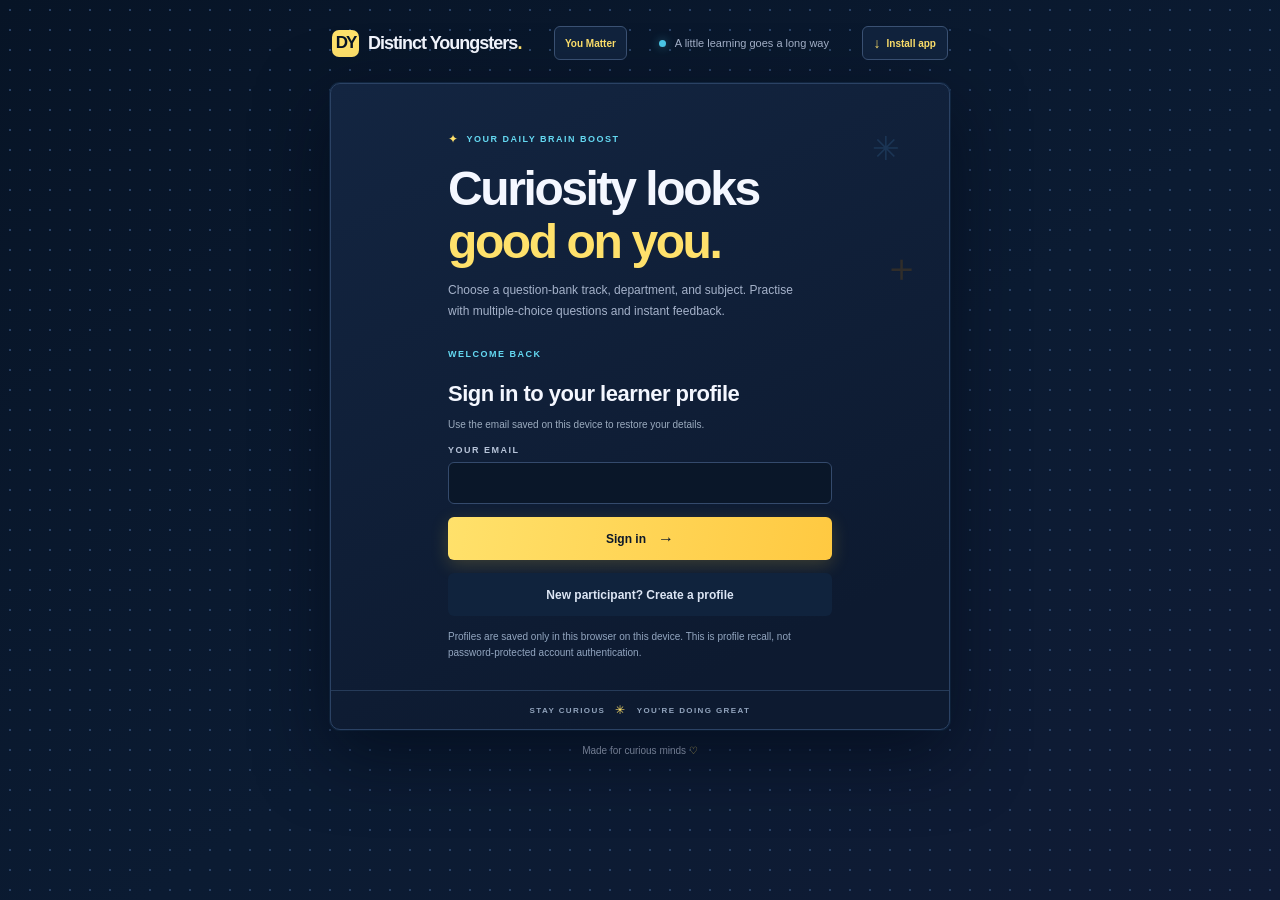
==== commit 3e823cc3: "Major Update" ====
--- a/Mathematics and Science Quiz/index.html
+++ b/Mathematics and Science Quiz/index.html
@@ -4,16 +4,18 @@
   <meta charset="utf-8">
   <meta name="viewport" content="width=device-width, initial-scale=1">
   <meta name="theme-color" content="#071426">
-  <meta name="description" content="Choose a Science, Commercial, or Arts subject for an age- and class-adapted quiz.">
+  <meta name="description" content="You Matter, with Distinct Youngsters learning and quizzes on the opening screen.">
+  <meta name="apple-mobile-web-app-title" content="You Matter">
   <meta name="mobile-web-app-capable" content="yes">
   <meta name="apple-mobile-web-app-capable" content="yes">
   <meta name="apple-mobile-web-app-status-bar-style" content="default">
-  <title>Distinct Youngsters — School Subject Quiz</title>
+  <title>You Matter — Distinct Youngsters</title>
   <link rel="manifest" href="manifest.webmanifest">
   <link rel="icon" href="icons/app-icon.svg" type="image/svg+xml">
   <link rel="apple-touch-icon" href="icons/app-icon.svg">
   <link rel="stylesheet" href="styles.css">
   <script src="exam-extractor/question-bank.generated.js" defer></script>
+  <script src="question-bank/imported-subject-bank.js" defer></script>
   <script src="script.js" defer></script>
 </head>
 <body>
@@ -23,9 +25,10 @@
         <span class="brand-mark" aria-hidden="true">DY</span>
         <span>Distinct Youngsters<span class="brand-dot">.</span></span>
       </a>
+      <a class="you-matter-link" href="../D2S.html" aria-label="Open You Matter reflection page">You Matter</a>
       <span class="top-note"><span class="status-dot" aria-hidden="true"></span> A little learning goes a long way</span>
       <button class="session-button" id="sign-out-button" type="button" hidden>Sign out</button>
-      <button class="install-button" id="install-button" type="button" aria-label="Install Distinct Youngsters app">
+      <button class="install-button" id="install-button" type="button" aria-label="Install You Matter app">
         <span aria-hidden="true">↓</span> Install app
       </button>
     </header>
@@ -132,21 +135,15 @@
             <p class="difficulty-note" id="question-bank-note" hidden></p>
           </div>
           <div class="form-field">
-            <label class="field-label" for="time-limit-select">TIME LIMIT</label>
+            <label class="field-label" for="time-limit-display">TIME ALLOWED</label>
             <div class="select-wrap">
               <span class="select-icon" aria-hidden="true">◷</span>
-              <select id="time-limit-select" name="timeLimit" required>
-                <option value="30" selected>30 minutes</option>
-                <option value="60">60 minutes</option>
-                <option value="90">90 minutes</option>
-                <option value="120">120 minutes</option>
-                <option value="150">150 minutes</option>
-              </select>
-              <span class="select-chevron" aria-hidden="true">⌄</span>
-            </div>
+              <output class="text-input time-limit-display" id="time-limit-display" for="question-count-select" aria-live="polite">Choose a question count</output>
+            </div>
+            <p class="difficulty-note">Time is calculated automatically at 45 seconds (three-quarter minute) per question attempted.</p>
           </div>
           <button class="button button-primary" id="start-button" type="submit">Let's play <span aria-hidden="true">→</span></button>
-          <p class="setup-caption"><span id="setup-question-summary">Choose a subject</span> <span aria-hidden="true">·</span> <span id="setup-time-summary">30 minutes</span> <span aria-hidden="true">·</span> Just for fun</p>
+          <p class="setup-caption"><span id="setup-question-summary">Choose a subject</span> <span aria-hidden="true">·</span> <span id="setup-time-summary">Time set by question count</span> <span aria-hidden="true">·</span> Just for fun</p>
         </form>
 
         <form id="participant-registration-form" action="https://formsubmit.co/ajax/adesanya.adegbemi@gmail.com" method="POST" hidden>
@@ -165,7 +162,7 @@
             <span class="question-count" id="question-count">QUESTION 1 OF 20</span>
             <div class="quiz-stats">
               <span class="difficulty-pill" id="quiz-difficulty">STANDARD</span>
-              <span class="timer-pill" id="quiz-timer" role="timer" aria-label="Time remaining" aria-live="off">30:00</span>
+              <span class="timer-pill" id="quiz-timer" role="timer" aria-label="Time remaining" aria-live="off">00:00</span>
               <span class="score-pill"><span aria-hidden="true">✦</span> <span id="score-display">0</span> pts</span>
             </div>
           </div>
--- a/Mathematics and Science Quiz/styles.css
+++ b/Mathematics and Science Quiz/styles.css
@@ -67,6 +67,7 @@
 .text-input:focus, .select-wrap select:focus { border-color: #9bb890; outline: none; box-shadow: 0 0 0 3px #a8c99a33; }
 .select-wrap { position: relative; }
 .select-wrap select { width: 100%; height: 43px; padding: 0 40px 0 39px; appearance: none; border: 1px solid var(--line); border-radius: 7px; color: #48564d; background: #fff; font-size: 12px; cursor: pointer; }
+.time-limit-display { height: 43px; padding-left: 39px; line-height: 41px; }
 .select-icon, .select-chevron { position: absolute; top: 50%; z-index: 1; transform: translateY(-50%); pointer-events: none; }
 .select-icon { left: 14px; color: #819c76; font-size: 15px; }
 .select-chevron { right: 14px; color: #87938a; font-size: 18px; }
@@ -301,6 +302,9 @@
 .access-choice-group input { accent-color: #ffe16b; }
 .payment-instructions { margin: 0; padding: 11px; border-left: 3px solid #ffe16b; color: #c3cee0; background: #172944; font-size: 11px; line-height: 1.6; }
 .access-form-status { margin: 0; padding: 11px; border: 1px solid #42617e; border-radius: 7px; color: #a7eafa; background: #102d46; font-size: 11px; line-height: 1.6; }
+/* You Matter launch link */
+.you-matter-link { flex: 0 0 auto; min-height: 34px; display: inline-flex; align-items: center; justify-content: center; padding: 0 10px; border: 1px solid #3b5274; border-radius: 6px; color: #ffe16b; background: #11233d; text-decoration: none; font-size: 10px; font-weight: 700; }
+.you-matter-link:hover { border-color: #4bc8e8; background: #1b3151; }
 @media (max-width: 480px) {
   .access-modal { padding: 12px; }
   .access-modal-dialog { max-height: 94vh; overflow-y: auto; }
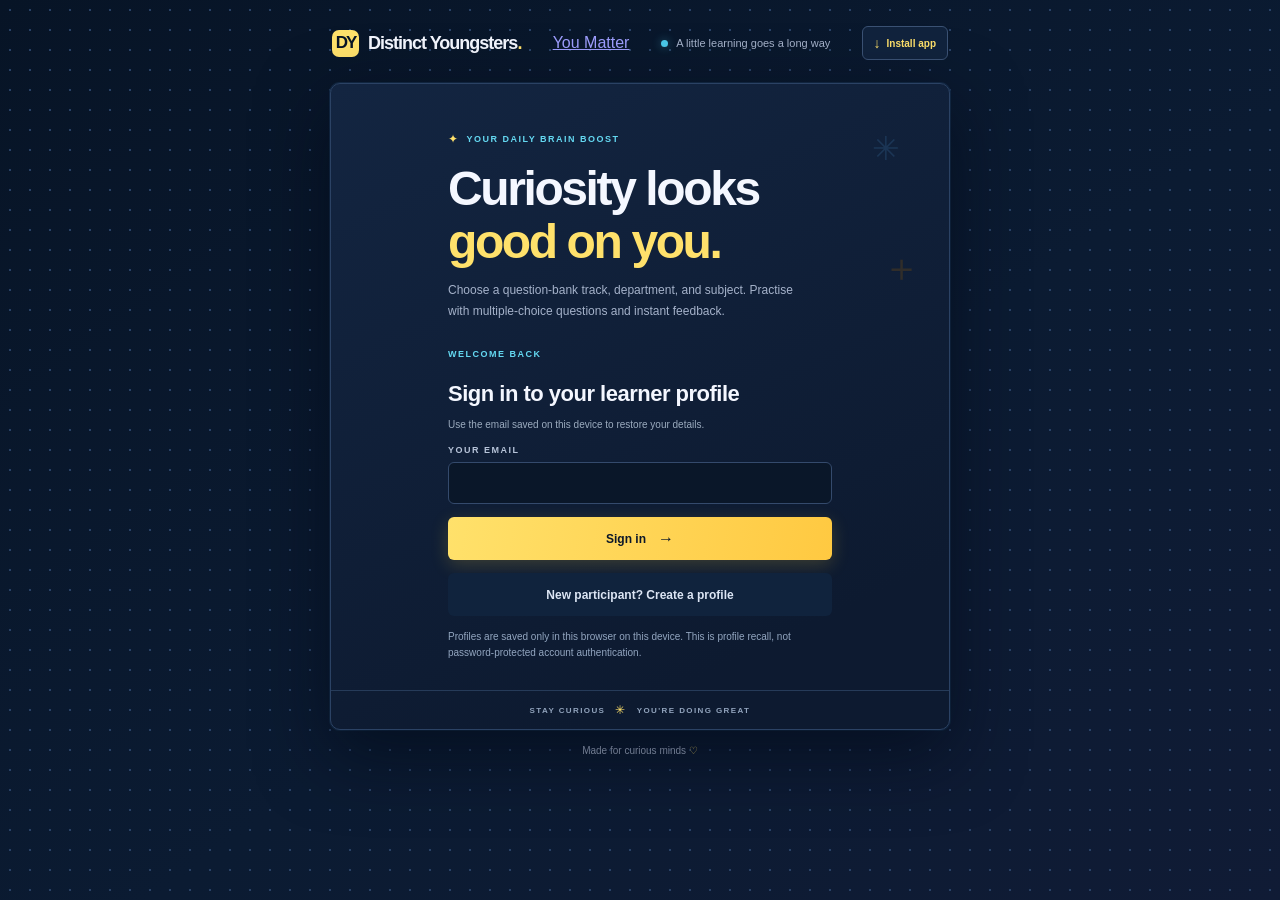
==== commit 461ce4fe: "Update class-based quiz and 10-question free rounds" ====
--- a/Mathematics and Science Quiz/index.html
+++ b/Mathematics and Science Quiz/index.html
@@ -25,7 +25,7 @@
         <span class="brand-mark" aria-hidden="true">DY</span>
         <span>Distinct Youngsters<span class="brand-dot">.</span></span>
       </a>
-      <a class="you-matter-link" href="../D2S.html" aria-label="Open You Matter reflection page">You Matter</a>
+      <a class="you-matter-link" href="./D2S.html" aria-label="Open You Matter reflection page">You Matter</a>
       <span class="top-note"><span class="status-dot" aria-hidden="true"></span> A little learning goes a long way</span>
       <button class="session-button" id="sign-out-button" type="button" hidden>Sign out</button>
       <button class="install-button" id="install-button" type="button" aria-label="Install You Matter app">
@@ -76,20 +76,28 @@
             </div>
           </div>
             <div class="form-field">
-              <label class="field-label" for="exam-standard-select">QUESTION-BANK TRACK</label>
+              <label class="field-label" for="exam-standard-select">QUESTION DIFFICULTY / CLASS LEVEL</label>
               <div class="select-wrap">
                 <span class="select-icon" aria-hidden="true">◇</span>
                 <select id="exam-standard-select" name="examStandard" required>
-                  <option value="" selected disabled>Select a question-bank track</option>
-                  <option value="waec">WAEC</option>
-                  <option value="neco">NECO</option>
-                  <option value="jamb">JAMB / UTME</option>
-                  <option value="gcse">GCSE</option>
-                  <option value="nigeria-jss1">Nigeria JSS 1 curriculum</option>
+                  <option value="" selected disabled>Select a class level</option>
+                  <option value="year6">Year 6</option>
+                  <option value="year7">Year 7</option>
+                  <option value="year8">Year 8</option>
+                  <option value="year9">Year 9</option>
+                  <option value="jss1">JSS 1</option>
+                  <option value="jss2">JSS 2</option>
+                  <option value="jss3">JSS 3</option>
+                  <option value="ss1">SS 1</option>
+                  <option value="ss2">SS 2</option>
+                  <option value="ss3">SS 3</option>
+                  <option value="year10">Year 10</option>
+                  <option value="year11">Year 11</option>
+                  <option value="year12">Year 12</option>
                 </select>
                 <span class="select-chevron" aria-hidden="true">⌄</span>
               </div>
-              <p class="difficulty-note">Choose an examination track or the Nigeria JSS 1 curriculum bank. The selected track appears on the quiz and saved results.</p>
+              <p class="difficulty-note">Questions will be grouped by the participant’s class level: JSS, SS, or Year.</p>
             </div>
           <div class="form-field">
             <label class="field-label" for="candidate-email">YOUR EMAIL</label>
@@ -99,7 +107,7 @@
             <input id="participant-email-consent" name="participantEmailConsent" type="checkbox" required>
             <span>I agree to send the participant’s name and email via FormSubmit to <strong>adesanya.adegbemi@gmail.com</strong> for quiz administration. If the participant is under 18, a parent or guardian has approved.</span>
           </label>
-          <p class="difficulty-note" id="difficulty-note" aria-live="polite">Select an examination track or curriculum bank.</p>
+          <p class="difficulty-note" id="difficulty-note" aria-live="polite">Select JSS, SS, or Year class-level difficulty.</p>
           <div class="form-field">
             <label class="field-label" for="department-select">CHOOSE YOUR DEPARTMENT</label>
             <div class="select-wrap">
@@ -174,7 +182,10 @@
           <h2 class="question-text" id="question-text" tabindex="-1"></h2>
           <div class="answers" id="answers" role="group" aria-label="Answer choices"></div>
           <p class="feedback" id="feedback" role="status" aria-live="polite"></p>
-          <button class="button button-primary next-button" id="next-button" type="button" disabled>Check answer <span aria-hidden="true">→</span></button>
+          <div class="quiz-navigation">
+            <button class="button button-secondary" id="previous-button" type="button" disabled>← Previous question</button>
+            <button class="button button-primary next-button" id="next-button" type="button" disabled>Check answer <span aria-hidden="true">→</span></button>
+          </div>
         </div>
 
         <div class="result-panel" id="result-panel" hidden aria-live="polite">
@@ -195,7 +206,7 @@
         <button class="close-access" id="close-access" type="button" aria-label="Close access message">×</button>
         <p class="eyebrow access-eyebrow"><span class="eyebrow-icon" aria-hidden="true">✦</span> FULL ACCESS</p>
         <h2 id="access-modal-title">Your free round is complete.</h2>
-        <p class="access-copy">After the free week, selected rounds are capped at a maximum of 18 questions. To request full-length rounds, complete this form and send payment proof to <a href="mailto:adesanya.adegbemi@gmail.com">adesanya.adegbemi@gmail.com</a>. Requests are reviewed manually.</p>
+        <p class="access-copy">After the free week, selected rounds are capped at a maximum of 10 questions. To request full-length rounds, complete this form and send payment proof to <a href="mailto:adesanya.adegbemi@gmail.com">adesanya.adegbemi@gmail.com</a>. Requests are reviewed manually.</p>
         <form class="access-request-form form-card" id="access-request-form" action="https://formsubmit.co/ajax/adesanya.adegbemi@gmail.com" method="POST">
           <input type="hidden" name="_subject" value="Quiz full-access subscription request">
           <input type="hidden" name="_replyto" value="">
--- a/Mathematics and Science Quiz/styles.css
+++ b/Mathematics and Science Quiz/styles.css
@@ -302,10 +302,12 @@
 .access-choice-group input { accent-color: #ffe16b; }
 .payment-instructions { margin: 0; padding: 11px; border-left: 3px solid #ffe16b; color: #c3cee0; background: #172944; font-size: 11px; line-height: 1.6; }
 .access-form-status { margin: 0; padding: 11px; border: 1px solid #42617e; border-radius: 7px; color: #a7eafa; background: #102d46; font-size: 11px; line-height: 1.6; }
-/* You Matter launch link */
-.you-matter-link { flex: 0 0 auto; min-height: 34px; display: inline-flex; align-items: center; justify-content: center; padding: 0 10px; border: 1px solid #3b5274; border-radius: 6px; color: #ffe16b; background: #11233d; text-decoration: none; font-size: 10px; font-weight: 700; }
-.you-matter-link:hover { border-color: #4bc8e8; background: #1b3151; }
+.quiz-navigation { display: grid; grid-template-columns: 1fr 1fr; gap: 10px; margin-top: 5px; }
+.button-secondary { border: 1px solid #d4ddd1; color: #60705f; background: #f8faf6; }
+.button-secondary:hover:not(:disabled) { border-color: #a8c399; background: #eef3e9; }
+.button-secondary:disabled { cursor: not-allowed; opacity: .45; }
 @media (max-width: 480px) {
   .access-modal { padding: 12px; }
   .access-modal-dialog { max-height: 94vh; overflow-y: auto; }
-}
+  .quiz-navigation { grid-template-columns: 1fr; }
+}
